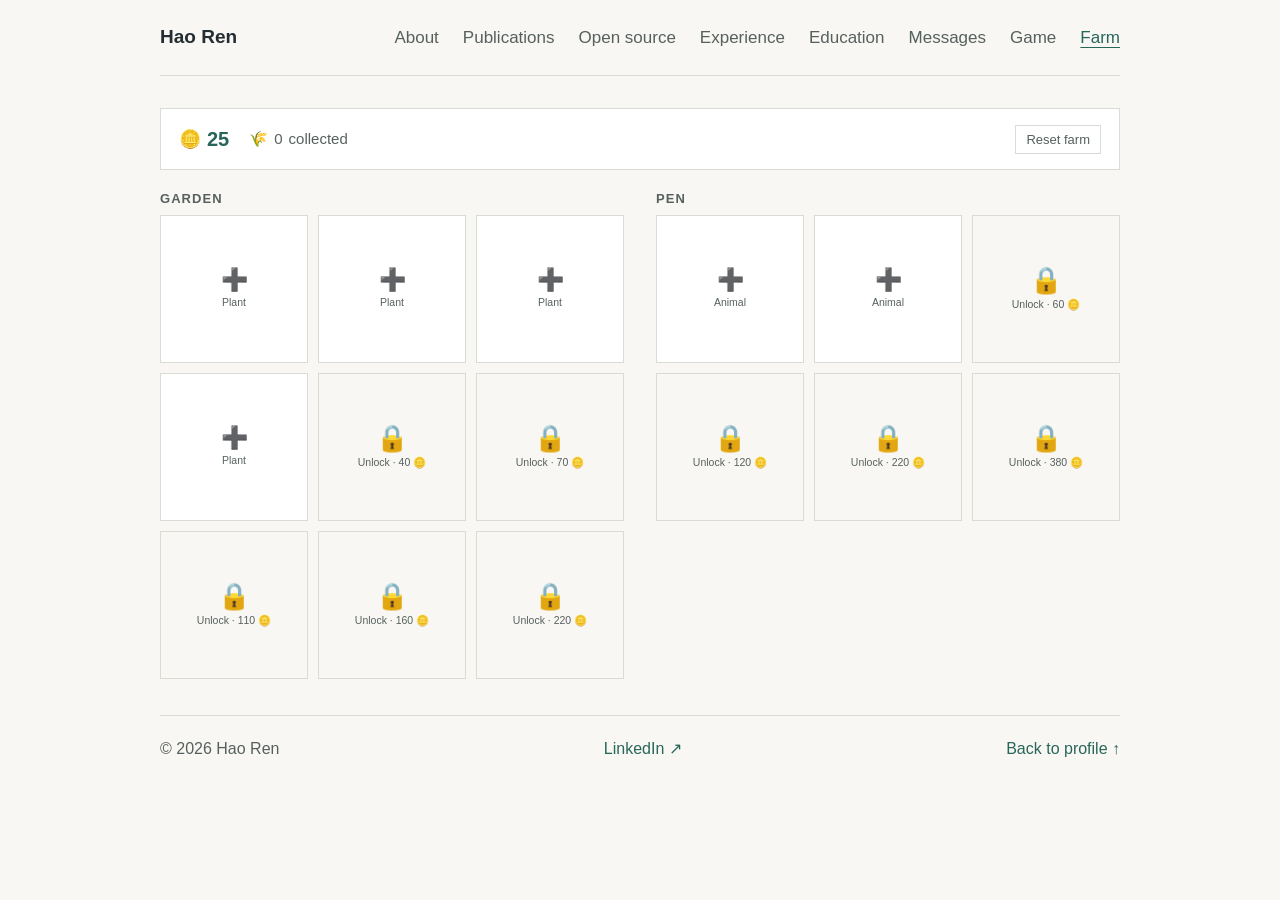
==== farm.html @ 66fa6b96 "Add Cozy Farm: a relaxing plant-growing and animal-raising game New "Farm" nav tab links to farm.htm" ====
<!doctype html>
<html lang="en">
<head>
  <meta charset="utf-8">
  <meta name="viewport" content="width=device-width, initial-scale=1">
  <meta name="theme-color" content="#f8f7f3">
  <meta name="description" content="A relaxing little farm game on Hao Ren's website — grow plants and raise animals.">
  <meta property="og:type" content="website">
  <meta property="og:title" content="Farm · Hao Ren">
  <meta property="og:description" content="Grow plants, raise animals, and watch your farm grow — even while you're away.">
  <meta property="og:url" content="https://smart-moomoo.github.io/farm.html">
  <title>Farm · Hao Ren</title>
  <link rel="canonical" href="https://smart-moomoo.github.io/farm.html">
  <link rel="stylesheet" href="./styles.css">
  <link rel="stylesheet" href="./farm.css">
</head>
<body>
  <a class="skip-link" href="#main">Skip to content</a>
  <div class="page">
    <header class="site-header">
      <a class="wordmark" href="./index.html" aria-label="Hao Ren, home">Hao Ren</a>
      <nav aria-label="Main navigation">
        <a href="./index.html#about">About</a>
        <a href="./index.html#publications">Publications</a>
        <a href="./index.html#open-source">Open source</a>
        <a href="./index.html#experience">Experience</a>
        <a href="./index.html#education">Education</a>
        <a href="./index.html#guestbook">Messages</a>
        <a href="./game.html">Game</a>
        <a href="./farm.html" aria-current="location">Farm</a>
      </nav>
    </header>

    <main id="main">
      <section class="hero farm-hero" aria-label="Cozy Farm game">
        <div class="farm-topbar">
          <div class="farm-stat"><span aria-hidden="true">🪙</span><strong id="farm-coins">0</strong></div>
          <div class="farm-stat farm-stat-muted"><span aria-hidden="true">🌾</span><span id="farm-harvest-count">0</span> collected</div>
          <button type="button" class="farm-reset" id="farm-reset">Reset farm</button>
        </div>

        <div class="farm-board">
          <div class="farm-panel">
            <h2 class="farm-panel-title">Garden</h2>
            <div class="farm-grid" id="garden-grid" role="list"></div>
          </div>
          <div class="farm-panel">
            <h2 class="farm-panel-title">Pen</h2>
            <div class="farm-grid farm-grid-pen" id="pen-grid" role="list"></div>
          </div>
        </div>

        <div class="farm-tray" id="farm-tray" hidden>
          <div class="farm-tray-header">
            <span id="farm-tray-title">Choose</span>
            <button type="button" class="farm-tray-close" id="farm-tray-close" aria-label="Close">✕</button>
          </div>
          <div class="farm-tray-options" id="farm-tray-options"></div>
        </div>
      </section>
    </main>
    <footer><span>© <span id="year">2026</span> Hao Ren</span><a href="https://www.linkedin.com/in/hao-ren-b7b216244/">LinkedIn ↗</a><a href="./index.html#about">Back to profile <span aria-hidden="true">↑</span></a></footer>
  </div>
  <script src="./script.js" defer></script>
  <script src="./farm.js" defer></script>
</body>
</html>
---- styles.css ----
@charset "UTF-8";

:root {
  color-scheme: light;
  --paper: #f8f7f3;
  --ink: #242d31;
  --muted: #56615f;
  --accent: #28665a;
  --line: #d8dcd4;
  --serif: Georgia, "Times New Roman", serif;
  --sans: -apple-system, BlinkMacSystemFont, "Segoe UI", sans-serif;
}

* { box-sizing: border-box; }
html { scroll-behavior: smooth; scroll-padding-top: 24px; }
body {
  margin: 0;
  background: var(--paper);
  color: var(--ink);
  font-family: var(--sans);
  font-size: 20px;
  line-height: 1.6;
  -webkit-font-smoothing: antialiased;
}
::selection { background: #d4e5db; color: #183f36; }
a { color: var(--accent); text-decoration-thickness: 1px; text-underline-offset: 4px; }
a:hover { text-decoration: underline; }
a:focus-visible { outline: 2px solid var(--accent); outline-offset: 5px; border-radius: 2px; }
.page { max-width: 1040px; margin: auto; padding: 0 40px; }
.skip-link { position: absolute; left: 20px; top: -100px; padding: 8px 15px; background: var(--ink); color: white; z-index: 10; }
.skip-link:focus { top: 12px; }

.site-header { display: flex; justify-content: space-between; align-items: center; flex-wrap: wrap; gap: 16px 28px; padding: 20px 0; border-bottom: 1px solid var(--line); }
.wordmark { display: flex; gap: 12px; align-items: center; color: var(--ink); text-decoration: none; font-weight: 600; font-size: 19px; }
nav { display: flex; flex-wrap: wrap; gap: 8px 24px; font-size: 17px; }
nav a { color: var(--muted); text-decoration: none; padding: 4px 0; }
nav a[aria-current="location"] { color: var(--accent); text-decoration: underline; }

.hero { padding: 32px 0 0; }
.research-tag { font-size: 21px; color: var(--accent); margin: 0 0 10px; }
h1 { font: 400 68px/1.1 var(--serif); letter-spacing: -2px; margin: 0 0 12px; }
.name-period { color: var(--accent); }
.profile-heading { display: flex; flex-wrap: wrap; justify-content: space-between; align-items: center; gap: 12px 24px; margin-bottom: 20px; }
.role { flex: 1 1 440px; font-size: 23px; margin: 0; }
.profile-details { display: grid; gap: 4px; }
.intro {
  margin: 0 0 12px;
  padding: 14px 18px;
  border: 1px solid var(--line);
  font-size: 17px;
  font-style: italic;
  line-height: 1.6;
}
.profile-links { display: flex; gap: 8px 18px; flex-wrap: wrap; margin: 0; font-size: 17px; }
.profile-links a { text-decoration: none; }
.profile-links a:hover { text-decoration: underline; }
.profile-links span { margin-left: 3px; }
.location { display: flex; justify-content: flex-end; align-items: center; gap: 8px; color: var(--muted); font-size: 17px; margin: 0; }
.location svg { width: 17px; height: 19px; flex-shrink: 0; }

.content-section { margin-top: 36px; }
.section-heading { border-bottom: 1px solid var(--line); padding-bottom: 10px; margin-bottom: 18px; }
h2 { font: 400 36px/1.25 var(--serif); letter-spacing: -.5px; margin: 0; }
#publications h2 { font-size: 42px; }
.publication-list { margin: 0; padding: 0; list-style: none; }
.publication-list li + li { margin-top: 28px; padding-top: 24px; border-top: 1px solid var(--line); }
.publication-list h3 { font-size: 25px; line-height: 1.4; font-weight: 600; margin: 0; }
.publication-list h3 a { color: var(--ink); text-decoration: none; }
.publication-list h3 a:hover { color: var(--accent); text-decoration: underline; }
.publication-authors { font-size: 18px; color: var(--muted); margin: 9px 0 0; }
.publication-authors strong { color: var(--ink); }
.publication-note { font-size: 17px; color: var(--muted); margin: 3px 0 0; }
.publication-authors sup { font-size: .75em; }
.publication-venue { font-size: 18px; color: var(--muted); margin: 6px 0 0; }
.publication-venue strong { color: var(--accent); }
.publication-summary { font-size: 19px; margin: 10px 0 0; }
.publication-links { display: flex; flex-wrap: wrap; gap: 8px 22px; font-size: 18px; margin-top: 10px; }

.project-grid { display: grid; gap: 20px; }
.project { display: grid; grid-template-columns: 100px minmax(0, 1fr); gap: 4px 20px; }
.project h3 { grid-row: 1 / 3; font-size: 23px; line-height: 1.45; margin: 0; }
.project h3 a { text-decoration: none; }
.project p { font-size: 20px; margin: 0; }
.project-footer { grid-column: 2; font-size: 17px; }
.project-footer a { text-decoration: none; }

.timeline-row { display: grid; grid-template-columns: 190px minmax(0, 1fr); gap: 20px; }
.timeline-row + .timeline-row { margin-top: 24px; padding-top: 20px; border-top: 1px solid var(--line); }
.time-label { color: var(--muted); font-size: 17px; padding-top: 2px; display: flex; gap: 8px; align-items: baseline; }
.status-dot { display: inline-block; width: 7px; height: 7px; border-radius: 50%; background: var(--accent); flex-shrink: 0; }
.timeline-content h3 { font-size: 22px; font-weight: 600; margin: 0 0 4px; }
.at { font-weight: 400; }
.timeline-content p { margin: 10px 0; }
.timeline-content .item-meta { color: var(--muted); font-size: 18px; margin: 0 0 10px; }
.timeline-content .thesis { font-size: 18px; }
.text-link { display: inline-block; font-size: 17px; text-decoration: none; }
.guestbook-intro { font-size: 19px; margin: 0 0 20px; }
.guestbook-embed { min-height: 200px; }
.guestbook-embed iframe { max-width: 100%; }
footer { border-top: 1px solid var(--line); margin-top: 36px; padding: 20px 0 28px; display: flex; flex-wrap: wrap; justify-content: space-between; gap: 10px 24px; font-size: 16px; color: var(--muted); }
footer a { text-decoration: none; }

@media (max-width: 760px) {
  .page { padding: 0 24px; }
  .site-header { gap: 12px; }
  nav { width: 100%; gap: 8px 20px; }
  .hero { padding-top: 24px; }
  .profile-heading { align-items: flex-start; }
  .location { justify-content: flex-start; }
  h1 { font-size: 60px; }
  h2 { font-size: 33px; }
  #publications h2 { font-size: 38px; }
  .timeline-row { grid-template-columns: 1fr; gap: 6px; }
}

@media (max-width: 480px) {
  .page { padding: 0 20px; }
  body { font-size: 19px; }
  nav { gap: 6px 18px; }
  .research-tag { font-size: 19px; }
  h1 { font-size: 56px; }
  .role { font-size: 21px; }
  .profile-links { gap: 8px 20px; }
  .content-section { margin-top: 30px; }
  .publication-list h3 { font-size: 23px; }
  .project { grid-template-columns: 1fr; gap: 6px; }
  .project h3 { grid-row: auto; }
  .project p { font-size: 19px; }
  .project-footer { grid-column: 1; }
}

@media (prefers-reduced-motion: reduce) { html { scroll-behavior: auto; } }
@media print {
  body { background: white; font-size: 12pt; }
  .page { max-width: none; padding: 0; }
  .site-header, footer, .skip-link { display: none; }
  .hero { padding: 0; }
  h1 { font-size: 36pt; }
  .content-section { margin-top: 24px; }
  .project, .timeline-row, .change-row { break-inside: avoid; }
  a { color: inherit; text-decoration: none; }
}
---- farm.css ----
.farm-hero { padding: 32px 0 0; }

.farm-topbar {
  display: flex;
  flex-wrap: wrap;
  align-items: center;
  gap: 10px 20px;
  padding: 14px 18px;
  border: 1px solid var(--line);
  background: #fff;
  margin-bottom: 22px;
}
.farm-stat { font-size: 18px; color: var(--ink); display: flex; align-items: center; gap: 6px; }
.farm-stat strong { color: var(--accent); font-size: 20px; }
.farm-stat-muted { color: var(--muted); font-size: 15px; margin-right: auto; }
.farm-reset {
  margin-left: auto;
  font-size: 13px;
  color: var(--muted);
  background: none;
  border: 1px solid var(--line);
  padding: 6px 10px;
  cursor: pointer;
  font-family: var(--sans);
}
.farm-reset:hover { color: var(--accent); border-color: var(--accent); }

.farm-board { display: grid; gap: 28px 32px; grid-template-columns: repeat(auto-fit, minmax(280px, 1fr)); }
.farm-panel-title {
  font: 600 13px/1 var(--sans);
  letter-spacing: .08em;
  text-transform: uppercase;
  color: var(--muted);
  margin: 0 0 10px;
}

.farm-grid { display: grid; grid-template-columns: repeat(3, 1fr); gap: 10px; }

.farm-cell {
  aspect-ratio: 1;
  border: 1px solid var(--line);
  background: #fff;
  display: flex;
  flex-direction: column;
  align-items: center;
  justify-content: center;
  gap: 5px;
  padding: 6px;
  font-family: var(--sans);
  cursor: pointer;
  color: var(--ink);
}
.farm-cell:disabled { cursor: default; }
.farm-cell:hover:not(:disabled) { border-color: var(--accent); }
.farm-cell-emoji { font-size: 26px; line-height: 1; }
.farm-cell-label { font-size: 10.5px; color: var(--muted); text-align: center; line-height: 1.3; }
.farm-cell.is-ready { background: #eef6ee; border-color: var(--accent); animation: farm-pulse 1.4s ease-in-out infinite; }
.farm-cell.is-ready .farm-cell-label { color: var(--accent); font-weight: 600; }
.farm-cell.is-locked { background: var(--paper); }
.farm-cell.is-empty .farm-cell-emoji { color: var(--line); font-size: 22px; }
.farm-cell-bar { width: 78%; height: 4px; background: var(--line); overflow: hidden; }
.farm-cell-bar > span { display: block; height: 100%; background: var(--accent); }

@keyframes farm-pulse {
  0%, 100% { box-shadow: 0 0 0 0 rgba(40, 102, 90, .28); }
  50% { box-shadow: 0 0 0 6px rgba(40, 102, 90, 0); }
}

.farm-tray {
  margin-top: 24px;
  border: 1px solid var(--accent);
  background: #fff;
  padding: 14px 16px;
}
.farm-tray[hidden] { display: none; }
.farm-tray-header { display: flex; justify-content: space-between; align-items: center; margin-bottom: 10px; }
.farm-tray-header span { font-size: 14px; font-weight: 600; color: var(--ink); }
.farm-tray-close {
  background: none;
  border: none;
  color: var(--muted);
  font-size: 16px;
  cursor: pointer;
  line-height: 1;
  padding: 2px 6px;
}
.farm-tray-close:hover { color: var(--accent); }
.farm-tray-options { display: grid; gap: 8px; grid-template-columns: repeat(auto-fill, minmax(160px, 1fr)); }
.farm-tray-option {
  display: flex;
  align-items: center;
  gap: 10px;
  border: 1px solid var(--line);
  background: var(--paper);
  padding: 8px 10px;
  cursor: pointer;
  text-align: left;
  font-family: var(--sans);
}
.farm-tray-option:disabled { opacity: .45; cursor: not-allowed; }
.farm-tray-option:hover:not(:disabled) { border-color: var(--accent); }
.farm-tray-option-emoji { font-size: 22px; flex-shrink: 0; }
.farm-tray-option-info { display: grid; gap: 1px; min-width: 0; }
.farm-tray-option-name { font-size: 13px; font-weight: 600; color: var(--ink); }
.farm-tray-option-meta { font-size: 11px; color: var(--muted); }

@media (max-width: 480px) {
  .farm-cell-emoji { font-size: 22px; }
  .farm-stat { font-size: 16px; }
}
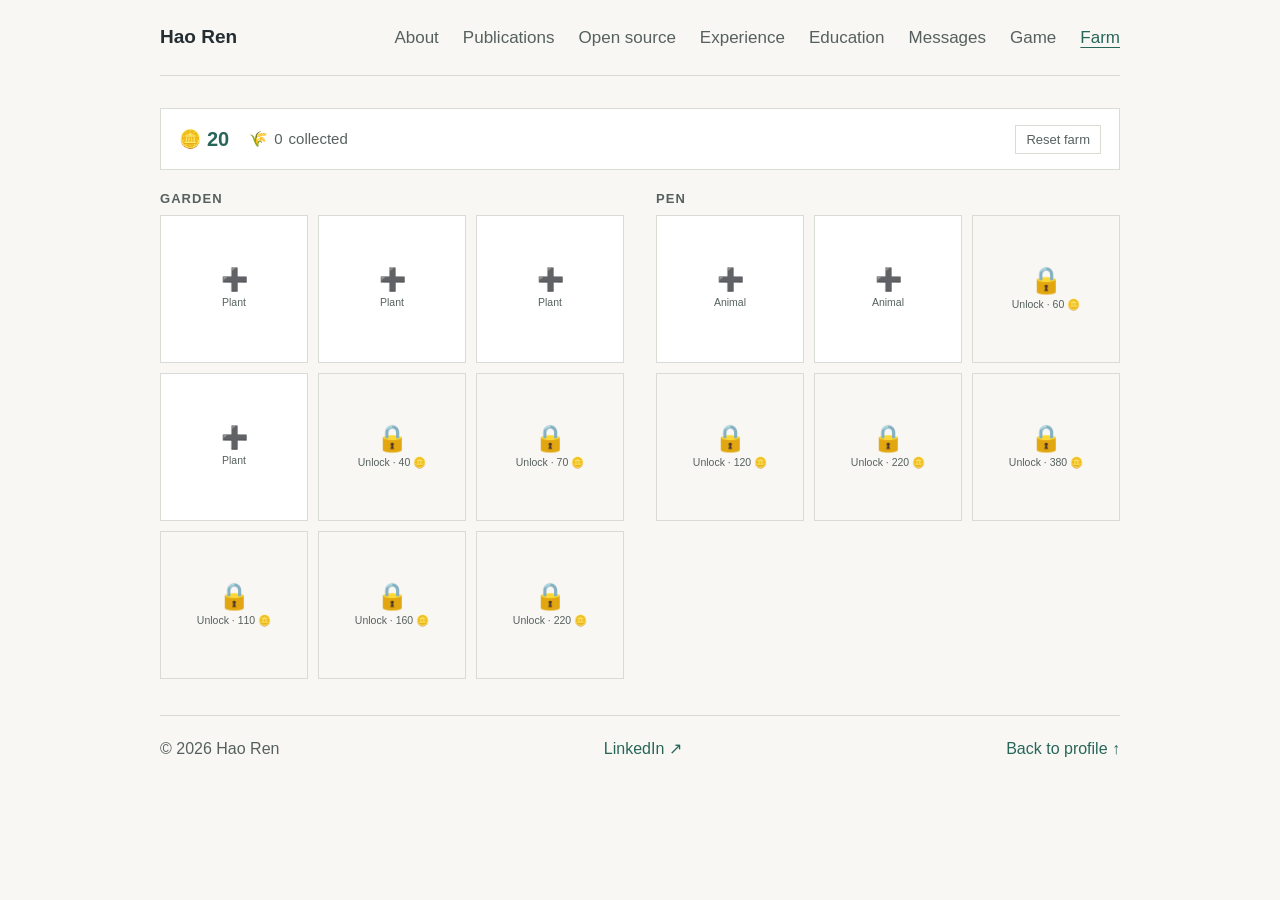
==== commit c479275d: "Share one coin wallet between Jumping Bird and Cozy Farm Coins previously lived only inside Cozy Far" ====
--- a/farm.html
+++ b/farm.html
@@ -34,7 +34,7 @@
     <main id="main">
       <section class="hero farm-hero" aria-label="Cozy Farm game">
         <div class="farm-topbar">
-          <div class="farm-stat"><span aria-hidden="true">🪙</span><strong id="farm-coins">0</strong></div>
+          <div class="farm-stat" title="Shared with your Jumping Bird score"><span aria-hidden="true">🪙</span><strong id="farm-coins">0</strong></div>
           <div class="farm-stat farm-stat-muted"><span aria-hidden="true">🌾</span><span id="farm-harvest-count">0</span> collected</div>
           <button type="button" class="farm-reset" id="farm-reset">Reset farm</button>
         </div>
@@ -62,6 +62,7 @@
     <footer><span>© <span id="year">2026</span> Hao Ren</span><a href="https://www.linkedin.com/in/hao-ren-b7b216244/">LinkedIn ↗</a><a href="./index.html#about">Back to profile <span aria-hidden="true">↑</span></a></footer>
   </div>
   <script src="./script.js" defer></script>
+  <script src="./arcade.js" defer></script>
   <script src="./farm.js" defer></script>
 </body>
 </html>
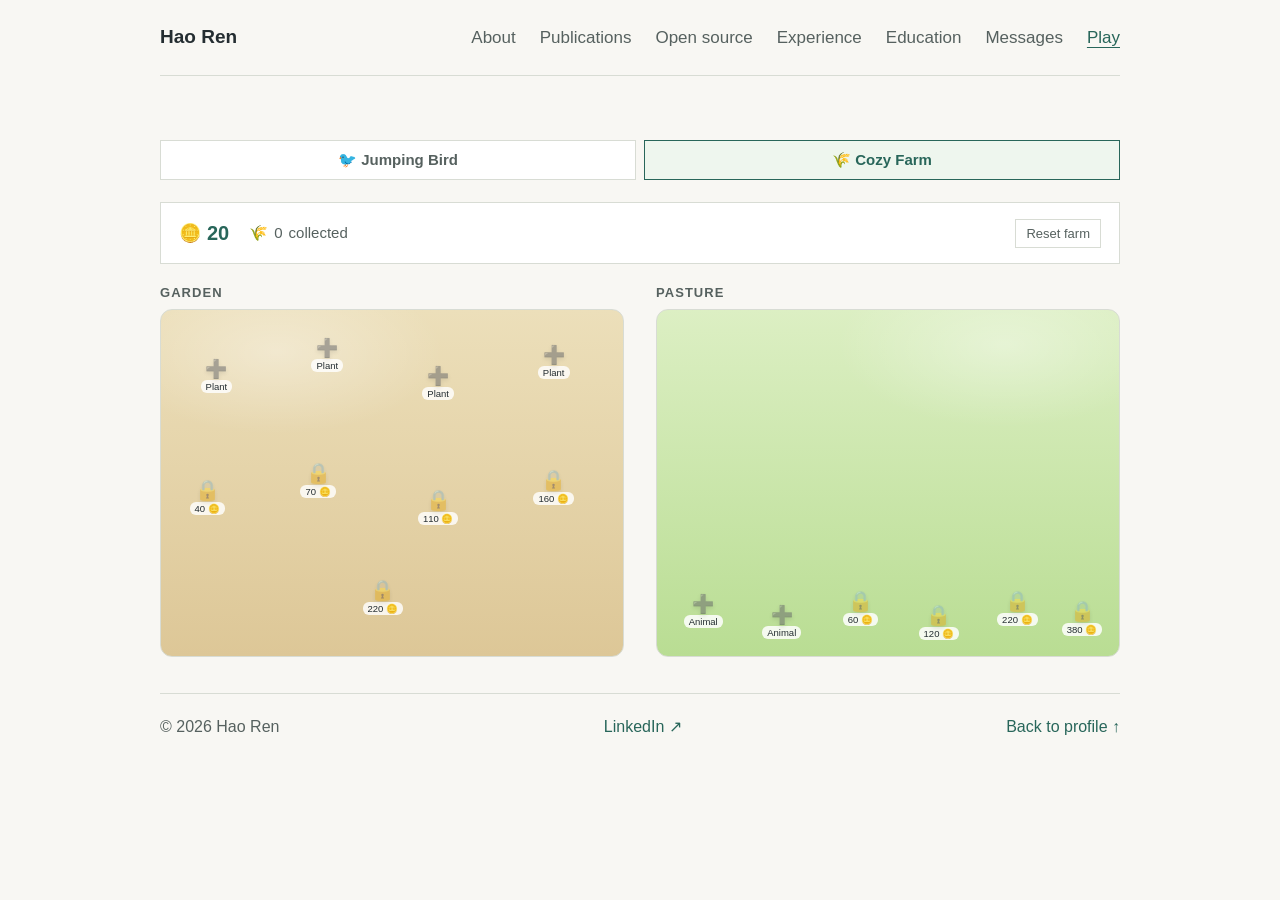
==== commit 3bdf80a4: "Merge Jumping Bird and Cozy Farm into one Play tab, rebuild Farm as a scene instead of a button grid" ====
--- a/farm.html
+++ b/farm.html
@@ -2,67 +2,11 @@
 <html lang="en">
 <head>
   <meta charset="utf-8">
-  <meta name="viewport" content="width=device-width, initial-scale=1">
-  <meta name="theme-color" content="#f8f7f3">
-  <meta name="description" content="A relaxing little farm game on Hao Ren's website — grow plants and raise animals.">
-  <meta property="og:type" content="website">
-  <meta property="og:title" content="Farm · Hao Ren">
-  <meta property="og:description" content="Grow plants, raise animals, and watch your farm grow — even while you're away.">
-  <meta property="og:url" content="https://smart-moomoo.github.io/farm.html">
-  <title>Farm · Hao Ren</title>
-  <link rel="canonical" href="https://smart-moomoo.github.io/farm.html">
-  <link rel="stylesheet" href="./styles.css">
-  <link rel="stylesheet" href="./farm.css">
+  <meta http-equiv="refresh" content="0; url=./play.html?view=farm">
+  <link rel="canonical" href="https://smart-moomoo.github.io/play.html">
+  <title>Redirecting… · Hao Ren</title>
 </head>
 <body>
-  <a class="skip-link" href="#main">Skip to content</a>
-  <div class="page">
-    <header class="site-header">
-      <a class="wordmark" href="./index.html" aria-label="Hao Ren, home">Hao Ren</a>
-      <nav aria-label="Main navigation">
-        <a href="./index.html#about">About</a>
-        <a href="./index.html#publications">Publications</a>
-        <a href="./index.html#open-source">Open source</a>
-        <a href="./index.html#experience">Experience</a>
-        <a href="./index.html#education">Education</a>
-        <a href="./index.html#guestbook">Messages</a>
-        <a href="./game.html">Game</a>
-        <a href="./farm.html" aria-current="location">Farm</a>
-      </nav>
-    </header>
-
-    <main id="main">
-      <section class="hero farm-hero" aria-label="Cozy Farm game">
-        <div class="farm-topbar">
-          <div class="farm-stat" title="Shared with your Jumping Bird score"><span aria-hidden="true">🪙</span><strong id="farm-coins">0</strong></div>
-          <div class="farm-stat farm-stat-muted"><span aria-hidden="true">🌾</span><span id="farm-harvest-count">0</span> collected</div>
-          <button type="button" class="farm-reset" id="farm-reset">Reset farm</button>
-        </div>
-
-        <div class="farm-board">
-          <div class="farm-panel">
-            <h2 class="farm-panel-title">Garden</h2>
-            <div class="farm-grid" id="garden-grid" role="list"></div>
-          </div>
-          <div class="farm-panel">
-            <h2 class="farm-panel-title">Pen</h2>
-            <div class="farm-grid farm-grid-pen" id="pen-grid" role="list"></div>
-          </div>
-        </div>
-
-        <div class="farm-tray" id="farm-tray" hidden>
-          <div class="farm-tray-header">
-            <span id="farm-tray-title">Choose</span>
-            <button type="button" class="farm-tray-close" id="farm-tray-close" aria-label="Close">✕</button>
-          </div>
-          <div class="farm-tray-options" id="farm-tray-options"></div>
-        </div>
-      </section>
-    </main>
-    <footer><span>© <span id="year">2026</span> Hao Ren</span><a href="https://www.linkedin.com/in/hao-ren-b7b216244/">LinkedIn ↗</a><a href="./index.html#about">Back to profile <span aria-hidden="true">↑</span></a></footer>
-  </div>
-  <script src="./script.js" defer></script>
-  <script src="./arcade.js" defer></script>
-  <script src="./farm.js" defer></script>
+  <p>Cozy Farm moved to <a href="./play.html?view=farm">the Play page</a>.</p>
 </body>
 </html>
